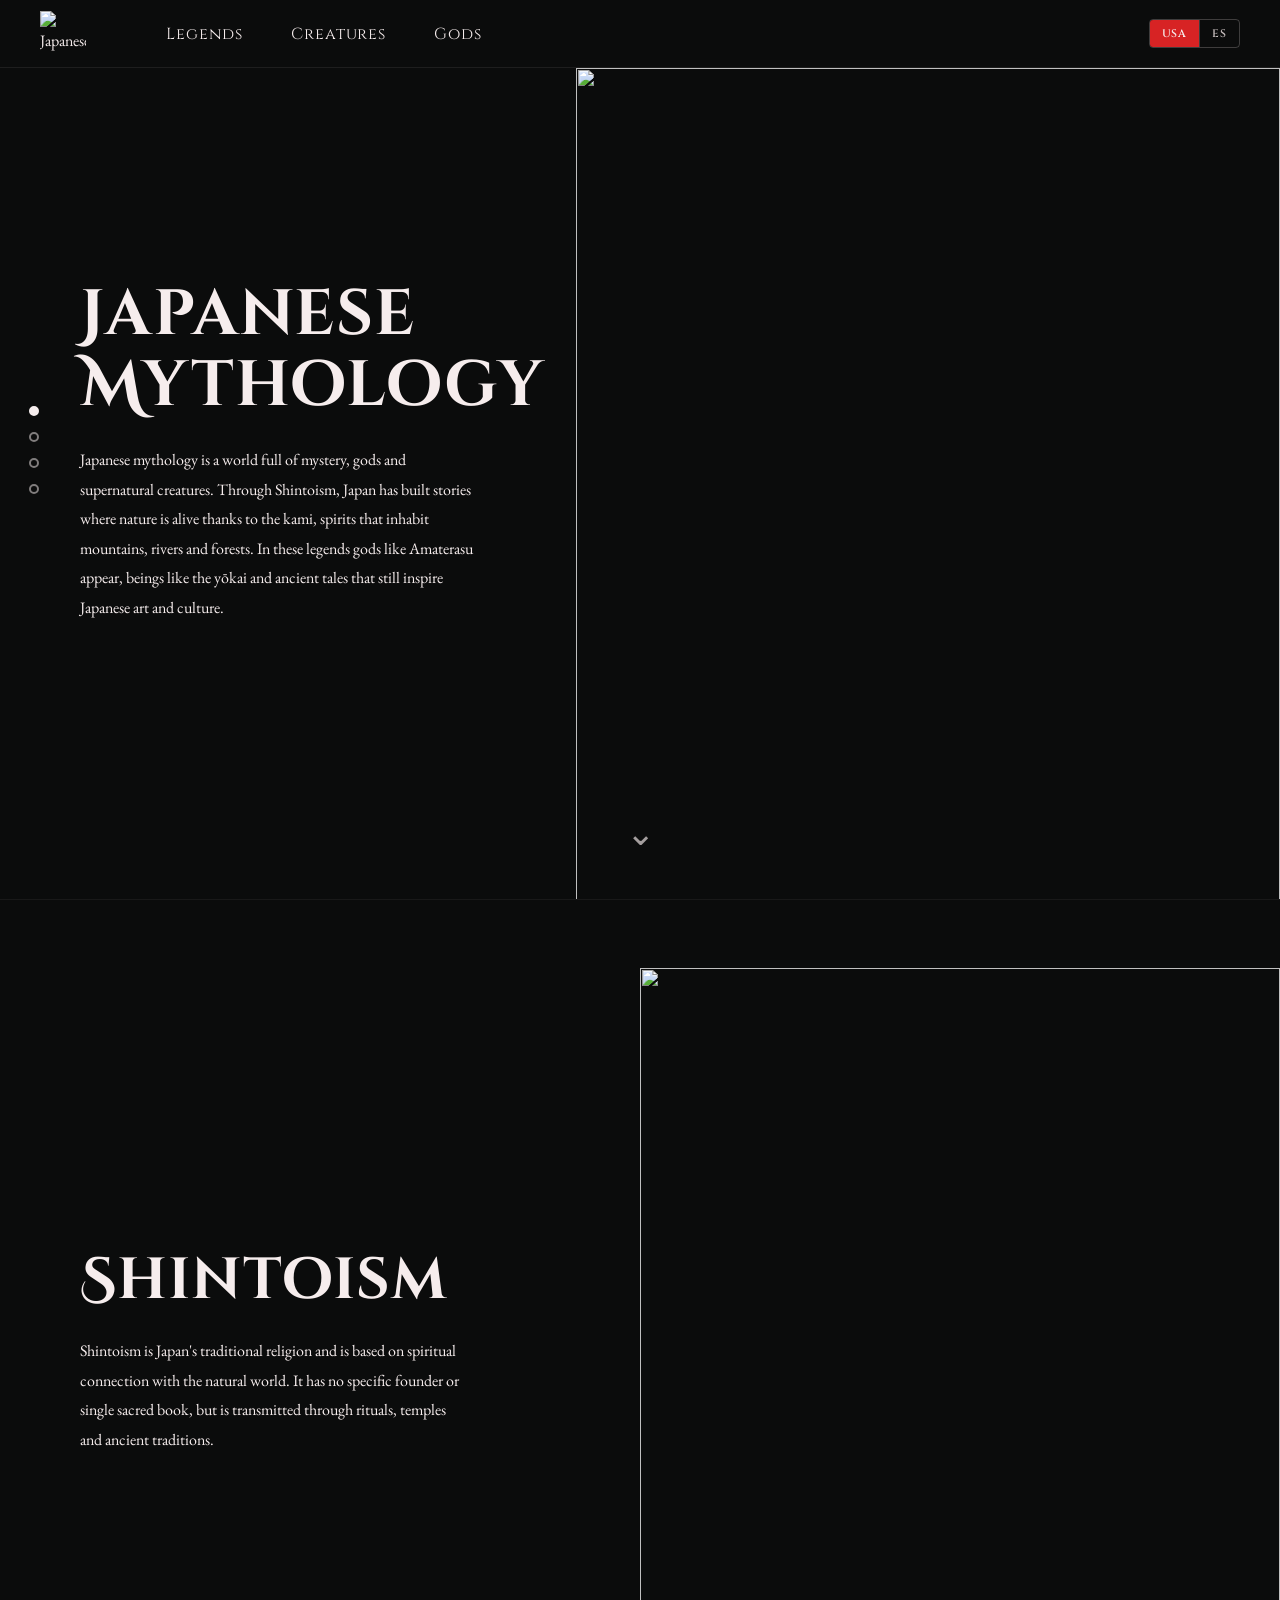
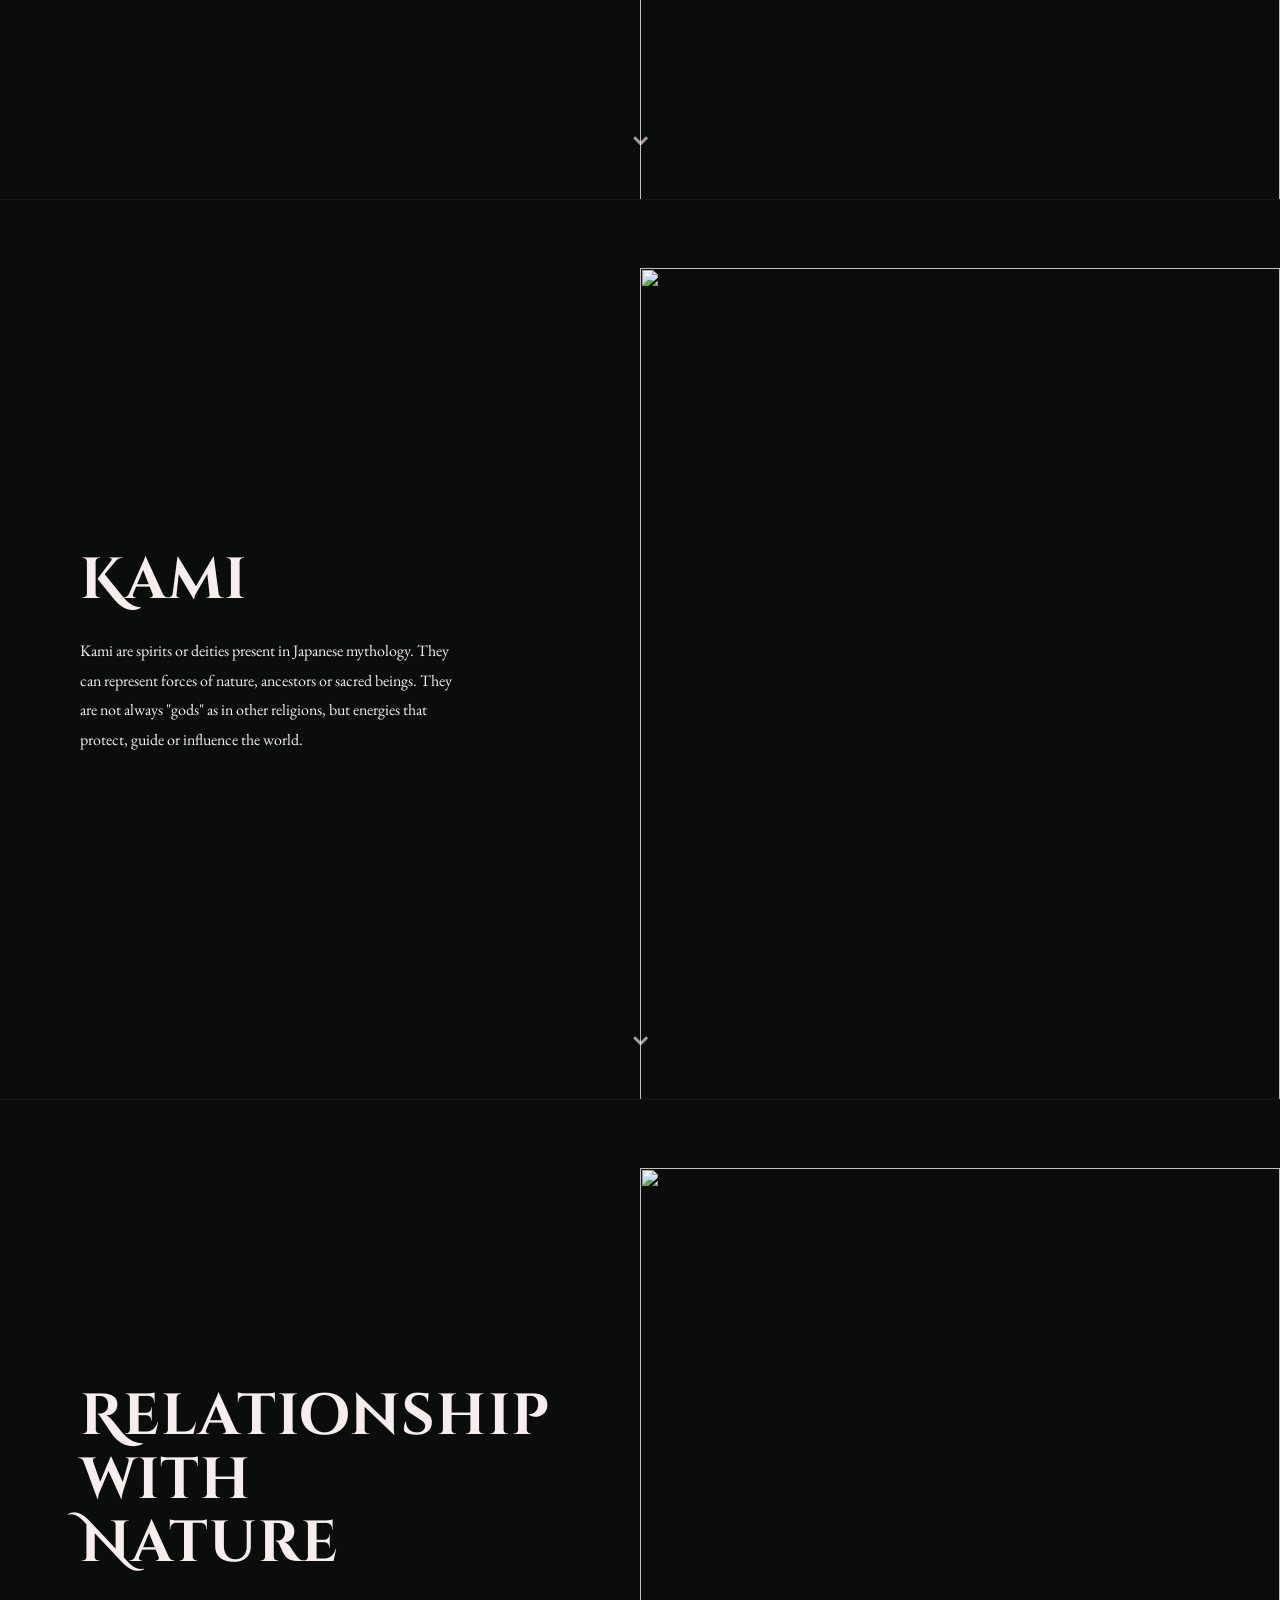
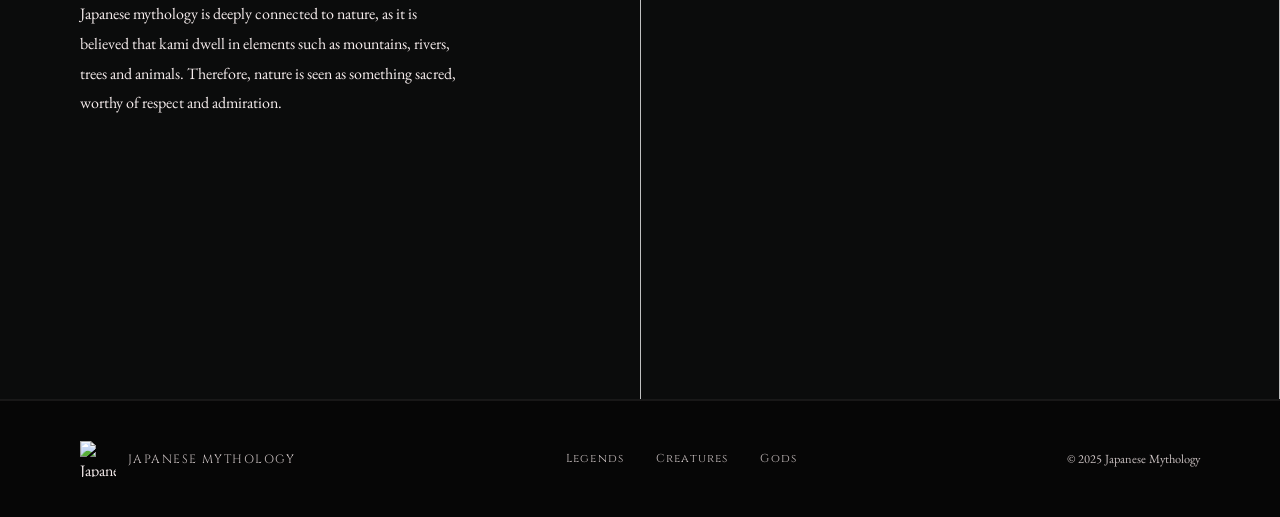
==== en/index.html @ e68ebcaf "Add files via upload" ====
<!DOCTYPE html>
<html lang="en">
<head>
  <meta charset="UTF-8" />
  <meta name="viewport" content="width=device-width, initial-scale=1.0" />
  <title>Japanese Mythology — Home</title>
  <link rel="preconnect" href="https://fonts.googleapis.com" />
  <link rel="preconnect" href="https://fonts.gstatic.com" crossorigin />
  <link href="https://fonts.googleapis.com/css2?family=Cinzel+Decorative:wght@400;700;900&family=Cinzel:wght@400;600;700&family=EB+Garamond:ital,wght@0,400;0,500;1,400&display=swap" rel="stylesheet" />
  <link rel="stylesheet" href="../styles.css" />
  <link rel="stylesheet" href="../index.css" />
</head>
<body>

  <a href="#main-content" class="skip-link">Skip to content</a>

  <header class="navbar" role="banner">
    <a href="index.html" class="navbar__logo" aria-label="Go to home — Japanese Mythology">
      <img src="../imagenes/Logo.png" alt="Japanese Mythology Logo" class="navbar__logo-img">
    </a>
    <nav class="navbar__nav" aria-label="Main navigation">
      <a href="leyendas.html" class="navbar__link">Legends</a>
      <a href="criaturas.html" class="navbar__link">Creatures</a>
      <a href="dioses.html" class="navbar__link">Gods</a>
    </nav>
    <!-- Switch de idioma: USA activo -->
    <div class="lang-switch" role="navigation" aria-label="Language selector">
      <span class="lang-switch__btn lang-switch__btn--active" aria-current="true" aria-label="English selected">USA</span>
      <span class="lang-switch__sep" aria-hidden="true"></span>
      <a href="../index.html" class="lang-switch__btn" aria-label="Cambiar a español">ES</a>
    </div>
  </header>

  <aside class="side-nav" aria-label="Section navigation">
    <a href="#home"        class="side-nav__dot side-nav__dot--active" aria-label="Section: Home"></a>
    <a href="#shintoism"   class="side-nav__dot" aria-label="Section: Shintoism"></a>
    <a href="#kami"        class="side-nav__dot" aria-label="Section: Kami"></a>
    <a href="#nature"      class="side-nav__dot" aria-label="Section: Relationship with Nature"></a>
  </aside>

  <main id="main-content">

    <!-- HERO -->
    <section class="page page--hero" id="home" aria-labelledby="hero-title">
      <div class="hero__deco" aria-hidden="true">
        <img src="../imagenes/Torii-BG.svg" alt="" class="hero__deco-img">
      </div>
      <div class="hero__content">
        <h1 class="hero__title" id="hero-title">Japanese<br>Mythology</h1>
        <p class="hero__body">
          Japanese mythology is a world full of mystery, gods and supernatural creatures.
          Through Shintoism, Japan has built stories where nature is alive
          thanks to the kami, spirits that inhabit mountains, rivers and forests. In these legends
          gods like Amaterasu appear, beings like the yōkai and ancient tales that still
          inspire Japanese art and culture.
        </p>
      </div>
      <a href="#shintoism" class="scroll-arrow" aria-label="Go to Shintoism section">&#8964;</a>
    </section>

    <!-- SHINTOISM -->
    <section class="page page--content" id="shintoism" aria-labelledby="shintoism-title">
      <div class="content__deco content__deco--right" aria-hidden="true">
        <img src="../imagenes/yingyang.svg" alt="" class="content__deco-img">
      </div>
      <div class="content__text">
        <h2 class="content__title" id="shintoism-title">Shintoism</h2>
        <p class="content__body">
          Shintoism is Japan's traditional religion and is based on spiritual connection
          with the natural world. It has no specific founder or single sacred book,
          but is transmitted through rituals, temples and ancient traditions.
        </p>
      </div>
      <a href="#kami" class="scroll-arrow" aria-label="Go to Kami section">&#8964;</a>
    </section>

    <!-- KAMI -->
    <section class="page page--content" id="kami" aria-labelledby="kami-title">
      <div class="content__deco content__deco--right" aria-hidden="true">
        <img src="../imagenes/Dragon-kami.svg" alt="" class="content__deco-img">
      </div>
      <div class="content__text">
        <h2 class="content__title" id="kami-title">Kami</h2>
        <p class="content__body">
          Kami are spirits or deities present in Japanese mythology. They can represent
          forces of nature, ancestors or sacred beings. They are not always "gods" as in
          other religions, but energies that protect, guide or influence the world.
        </p>
      </div>
      <a href="#nature" class="scroll-arrow" aria-label="Go to Nature section">&#8964;</a>
    </section>

    <!-- NATURE -->
    <section class="page page--content" id="nature" aria-labelledby="nature-title">
      <div class="content__deco content__deco--right" aria-hidden="true">
        <img src="../imagenes/Loto.svg" alt="" class="content__deco-img">
      </div>
      <div class="content__text">
        <h2 class="content__title" id="nature-title">Relationship<br>with<br>Nature</h2>
        <p class="content__body">
          Japanese mythology is deeply connected to nature, as it is believed that
          kami dwell in elements such as mountains, rivers, trees and animals. Therefore,
          nature is seen as something sacred, worthy of respect and admiration.
        </p>
      </div>
    </section>

  </main>

  <footer class="site-footer" role="contentinfo">
    <div class="site-footer__brand">
      <img src="../imagenes/Logo.png" alt="Japanese Mythology Logo" class="site-footer__logo">
      <span class="site-footer__name">Japanese Mythology</span>
    </div>
    <nav class="site-footer__nav" aria-label="Secondary navigation">
      <a href="leyendas.html">Legends</a>
      <a href="criaturas.html">Creatures</a>
      <a href="dioses.html">Gods</a>
    </nav>
    <p class="site-footer__copy">© 2025 Japanese Mythology</p>
  </footer>

</body>
</html>
---- styles.css ----
/* ── Variables ──────────────────────────────────── */
:root {
  --negro:       #0B0C0C;
  --crema:       #F6EDED;
  --rojo:        #D72324;
  --texto-dim:   #c8bfbf;
  --nav-h:       68px;
  --font-titulo: 'Cinzel Decorative', serif;
  --font-nav:    'Cinzel', serif;
  --font-cuerpo: 'EB Garamond', serif;
}

/* ── Reset ──────────────────────────────────────── */
*, *::before, *::after { box-sizing: border-box; margin: 0; padding: 0; }

html { scroll-behavior: smooth; font-size: 16px; }

body {
  background-color: var(--negro);
  color: var(--crema);
  font-family: var(--font-cuerpo);
  line-height: 1.75;
  overflow-x: hidden;
}

:focus-visible {
  outline: 3px solid var(--rojo);
  outline-offset: 3px;
  border-radius: 2px;
}

.skip-link {
  position: absolute;
  top: -100%;
  left: 1rem;
  background: var(--rojo);
  color: var(--crema);
  padding: 0.5rem 1.2rem;
  font-family: var(--font-nav);
  font-size: 0.85rem;
  text-decoration: none;
  z-index: 9999;
  border-radius: 0 0 4px 4px;
  transition: top 0.2s;
}
.skip-link:focus { top: 0; }

a { text-decoration: none; color: inherit; }
img { display: block; max-width: 100%; height: auto; }

.sr-only {
  position: absolute; width: 1px; height: 1px;
  padding: 0; margin: -1px; overflow: hidden;
  clip: rect(0,0,0,0); white-space: nowrap; border: 0;
}


/* ══════════════════════════════════════════════════
   NAVBAR 
══════════════════════════════════════════════════ */
.navbar {
  position: fixed;
  top: 0; left: 0; right: 0;
  height: var(--nav-h);
  display: flex;
  align-items: center;
  gap: 3rem;
  padding: 0 2.5rem;
  background-color: var(--negro);
  border-bottom: 1px solid rgba(246,237,237,0.08);
  z-index: 100;
}

.navbar__logo {
  display: flex;
  align-items: center;
  flex-shrink: 0;
}

.navbar__logo-img {
  width: 46px; height: 46px;
  object-fit: contain;
}

.navbar__nav {
  display: flex;
  align-items: center;
  gap: 3rem;
  margin-left: 2rem;
}

.navbar__link {
  font-family: var(--font-nav);
  font-size: 1rem;
  color: var(--crema);
  letter-spacing: 0.06em;
  position: relative;
  transition: color 0.2s;
}
.navbar__link::after {
  content: '';
  position: absolute;
  left: 0; bottom: -3px;
  width: 0; height: 2px;
  background: var(--rojo);
  transition: width 0.25s;
}
.navbar__link:hover        { color: var(--rojo); }
.navbar__link:hover::after { width: 100%; }
.navbar__link--active      { color: var(--rojo); }
.navbar__link--active::after { width: 100%; }


/* ══════════════════════════════════════════════════
   BARRA LATERAL 
══════════════════════════════════════════════════ */
.side-nav {
  position: fixed;
  left: 1.8rem; top: 50%;
  transform: translateY(-50%);
  display: flex;
  flex-direction: column;
  gap: 1rem;
  z-index: 99;
}

.side-nav__dot {
  width: 10px; height: 10px;
  border-radius: 50%;
  border: 2px solid rgba(246,237,237,0.5);
  background: transparent;
  display: block;
  transition: background 0.2s, border-color 0.2s;
}
.side-nav__dot:hover,
.side-nav__dot--active {
  background: var(--crema);
  border-color: var(--crema);
}


/* ══════════════════════════════════════════════════
   PAGE BASE 
══════════════════════════════════════════════════ */
.page {
  min-height: 100vh;
  padding-top: var(--nav-h);
  position: relative;
  display: flex;
  align-items: center;
  border-bottom: 1px solid rgba(246,237,237,0.06);
}

.scroll-arrow {
  position: absolute;
  bottom: 2.2rem; left: 50%;
  transform: translateX(-50%);
  font-size: 2.2rem;
  color: var(--crema);
  opacity: 0.65;
  z-index: 2;
  transition: opacity 0.2s, color 0.2s;
}
.scroll-arrow:hover { opacity: 1; color: var(--rojo); }

.back-arrow {
  position: absolute;
  top: calc(var(--nav-h) + 1.2rem);
  left: 2rem;
  font-size: 2.5rem;
  color: var(--crema);
  font-weight: 300;
  line-height: 1;
  z-index: 10;
  opacity: 0.8;
  transition: color 0.2s, opacity 0.2s;
}
.back-arrow:hover { color: var(--rojo); opacity: 1; }


/* ══════════════════════════════════════════════════
   GALERÍA 
══════════════════════════════════════════════════ */
.page--gallery {
  flex-direction: column;
  justify-content: center;
  align-items: flex-start;
  padding: var(--nav-h) 5rem 4rem;
}

.gallery__title {
  font-family: var(--font-titulo);
  font-size: clamp(2.5rem, 6vw, 6rem);
  color: var(--crema);
  margin-bottom: 3.5rem;
  margin-top: 2rem;
  text-align: center;
  width: 100%;
  letter-spacing: 0.03em;
}

.gallery__grid {
  display: flex;
  justify-content: center;
  align-items: flex-end;
  gap: 3rem;
  width: 100%;
  flex-wrap: wrap;
}

.gallery__card {
  display: flex;
  flex-direction: column;
  align-items: center;
  gap: 1rem;
  cursor: pointer;
  transition: transform 0.25s;
}
.gallery__card:hover { transform: translateY(-8px); }

.gallery__card-img {
  width: 160px; height: 200px;
  object-fit: cover;
  border-radius: 50% 50% 45% 45% / 40% 40% 60% 60%;
  filter: drop-shadow(0 6px 24px rgba(0,0,0,0.7));
  transition: filter 0.25s;
}
.gallery__card:hover .gallery__card-img {
  filter: drop-shadow(0 10px 36px rgba(215,35,36,0.25));
}
.gallery__card-img--circle { border-radius: 50%; height: 160px; }

.gallery__card-name {
  font-family: var(--font-nav);
  font-size: 0.78rem;
  color: var(--crema);
  text-align: center;
  max-width: 180px;
  line-height: 1.5;
  letter-spacing: 0.04em;
}
.gallery__card-name small {
  display: block;
  font-size: 0.7rem;
  color: var(--texto-dim);
  margin-top: 0.2rem;
  font-family: var(--font-cuerpo);
  letter-spacing: 0;
}


/* ══════════════════════════════════════════════════
   DETALLE
══════════════════════════════════════════════════ */
.page--detail {
  padding: var(--nav-h) 5rem 4rem;
  align-items: center;
}

.detail__layout {
  display: flex;
  align-items: center;
  justify-content: space-between;
  gap: 5vw;
  width: 100%;
  max-width: 1200px;
  margin: 0 auto;
}

.detail__text { flex: 1; max-width: 480px; }

.detail__title {
  font-family: var(--font-titulo);
  font-size: clamp(1.6rem, 3.5vw, 3.2rem);
  color: var(--crema);
  line-height: 1.15;
  margin-bottom: 2rem;
  letter-spacing: 0.02em;
}

.detail__body {
  font-family: var(--font-cuerpo);
  font-size: 1.05rem;
  color: var(--crema);
  line-height: 1.85;
}

.detail__img {
  width: 380px; height: 460px;
  object-fit: contain;
  flex-shrink: 0;
  filter: drop-shadow(0 8px 40px rgba(0,0,0,0.9));
}

.detail-dual-col {
  display: flex;
  flex-direction: column;
  align-items: center;
  gap: 1.5rem;
  flex-shrink: 0;
}

.detail__img--sm {
  width: 280px; height: 280px;
  object-fit: contain;
  filter: drop-shadow(0 8px 40px rgba(0,0,0,0.9));
}


/* ══════════════════════════════════════════════════
   FOOTER 
══════════════════════════════════════════════════ */
.site-footer {
  background: #060606;
  border-top: 1px solid rgba(246,237,237,0.07);
  padding: 2.5rem 5rem;
  display: flex;
  align-items: center;
  justify-content: space-between;
  flex-wrap: wrap;
  gap: 1.5rem;
}

.site-footer__brand {
  display: flex;
  align-items: center;
  gap: 0.75rem;
}

.site-footer__logo {
  width: 36px; height: 36px;
  object-fit: contain;
}

.site-footer__name {
  font-family: var(--font-nav);
  font-size: 0.75rem;
  letter-spacing: 0.12em;
  color: var(--texto-dim);
  text-transform: uppercase;
}

.site-footer__nav {
  display: flex;
  gap: 2rem;
  flex-wrap: wrap;
}
.site-footer__nav a {
  font-family: var(--font-nav);
  font-size: 0.72rem;
  letter-spacing: 0.1em;
  color: var(--texto-dim);
  transition: color 0.2s;
}
.site-footer__nav a:hover { color: var(--crema); }

.site-footer__copy {
  font-family: var(--font-cuerpo);
  font-size: 0.78rem;
  color: var(--texto-dim);
}


/* ── BP1: tablets horizontales ≤ 1024px ─────────── */
@media (max-width: 1024px) {
  .navbar__nav            { gap: 2rem; }
  .gallery__grid          { gap: 2rem; }
  .detail__layout         { gap: 3vw; }
  .detail__img            { width: 320px; height: 390px; }
  .detail__img--sm        { width: 230px; height: 230px; }
  .site-footer            { padding: 2rem 3rem; }
}


/* ── BP2: tablets / móviles grandes ≤ 768px ─────── */
@media (max-width: 768px) {
  .navbar              { padding: 0 1.2rem; gap: 1rem; }
  .navbar__nav         { gap: 1.2rem; margin-left: 0; }
  .navbar__link        { font-size: 0.82rem; }

  .side-nav            { display: none; }

  .page--gallery       { padding: var(--nav-h) 1.5rem 3rem; }
  .gallery__title      { font-size: clamp(2.2rem, 7vw, 3.5rem); }
  .gallery__grid       { gap: 1.5rem; justify-content: center; }
  .gallery__card-img   { width: 130px; height: 162px; }

  .page--detail        { padding: var(--nav-h) 1.5rem 3rem; }
  .detail__layout      { flex-direction: column; align-items: center; gap: 2.5rem; }
  .detail__text        { max-width: 100%; }
  .detail__title       { font-size: clamp(1.5rem, 5vw, 2.5rem); }
  .detail__img         { width: 260px; height: 320px; }
  .detail-dual-col     { flex-direction: row; flex-wrap: wrap; justify-content: center; }
  .detail__img--sm     { width: 200px; height: 200px; }

  .site-footer         { flex-direction: column; align-items: center; text-align: center; padding: 2rem 1.5rem; }
  .site-footer__nav    { justify-content: center; }
}


/* ── BP3: móviles ≤ 480px ───────────────────────── */
@media (max-width: 480px) {
  .navbar              { padding: 0 1rem; gap: 0.5rem; }
  .navbar__logo-img    { width: 36px; height: 36px; }
  .navbar__nav         { gap: 0.75rem; }
  .navbar__link        { font-size: 0.72rem; letter-spacing: 0.02em; }

  .gallery__title      { font-size: 2rem; margin-bottom: 2rem; }
  .gallery__grid       { gap: 1rem; }
  .gallery__card-img   { width: 110px; height: 138px; }
  .gallery__card-name  { font-size: 0.68rem; }

  .detail__title       { font-size: 1.5rem; }
  .detail__body        { font-size: 0.95rem; }
  .detail__img         { width: 220px; height: 270px; }
  .detail-dual-col     { flex-direction: column; }
  .detail__img--sm     { width: 180px; height: 180px; }

  .back-arrow          { font-size: 2rem; }
  .scroll-arrow        { font-size: 1.8rem; }
}


/* ══════════════════════════════════════════════════
   SWITCH DE IDIOMA — USA / ES
══════════════════════════════════════════════════ */
.lang-switch {
  display: flex;
  align-items: center;
  margin-left: auto;
  border: 1px solid rgba(246,237,237,0.22);
  border-radius: 4px;
  overflow: hidden;
  flex-shrink: 0;
}

.lang-switch__btn {
  font-family: var(--font-nav);
  font-size: 0.68rem;
  font-weight: 600;
  letter-spacing: 0.08em;
  padding: 0.3rem 0.75rem;
  color: var(--texto-dim);
  background: transparent;
  transition: background 0.2s, color 0.2s;
  white-space: nowrap;
  line-height: 1.6;
}
.lang-switch__btn:hover {
  color: var(--crema);
  background: rgba(246,237,237,0.08);
}
.lang-switch__btn--active {
  background: var(--rojo);
  color: var(--crema);
  pointer-events: none;
  cursor: default;
}
.lang-switch__sep {
  width: 1px;
  align-self: stretch;
  background: rgba(246,237,237,0.22);
  flex-shrink: 0;
}

/* Responsive: switch más pequeño en móvil */
@media (max-width: 480px) {
  .lang-switch__btn { font-size: 0.6rem; padding: 0.25rem 0.55rem; }
}
---- index.css ----
/* ══════════════════════════════════════════════════
   ESTILOS EXCLUSIVOS — index.html
   Secciones: Hero · Sintoísmo · Kami · Naturaleza
   Layout: Flexbox · Imagen fondo + texto superpuesto
══════════════════════════════════════════════════ */

/* ── HERO ───────────────────────────────────────── */
.page--hero { overflow: hidden; }

/* Imagen decorativa lado derecho */
.hero__deco {
  position: absolute;
  right: 0; top: var(--nav-h);
  width: 55%;
  height: calc(100vh - var(--nav-h));
  overflow: hidden;
}

.hero__deco-img {
  width: 100%; height: 100%;
  object-fit: cover;
  object-position: center;
}

/* Texto izquierda — Flexbox columna */
.hero__content {
  position: relative;
  z-index: 2;
  display: flex;
  flex-direction: column;
  gap: 1.5rem;
  padding: 0 2.5rem 4rem 5rem;
  max-width: 520px;
}

.hero__title {
  font-family: var(--font-titulo);
  font-size: clamp(2.2rem, 5vw, 4.5rem);
  color: var(--crema);
  line-height: 1.1;
  letter-spacing: 0.02em;
}

.hero__body {
  font-family: var(--font-cuerpo);
  font-size: 1rem;
  color: var(--crema);
  line-height: 1.85;
  max-width: 400px;
}


/* ── SECCIONES DE CONTENIDO (Sintoísmo, Kami, Naturaleza) ── */
.page--content { overflow: hidden; }

.content__deco--right {
  position: absolute;
  right: 0; top: var(--nav-h);
  width: 50%;
  height: calc(100vh - var(--nav-h));
  overflow: hidden;
}

.content__deco-img {
  width: 100%; height: 100%;
  object-fit: cover;
  object-position: center left;
}

/* Texto izquierda — Flexbox columna */
.content__text {
  position: relative;
  z-index: 2;
  display: flex;
  flex-direction: column;
  gap: 1.5rem;
  padding: 0 2.5rem 4rem 5rem;
  max-width: 500px;
}

.content__title {
  font-family: var(--font-titulo);
  font-size: clamp(2rem, 4.5vw, 4rem);
  color: var(--crema);
  line-height: 1.1;
  letter-spacing: 0.02em;
}

.content__body {
  font-family: var(--font-cuerpo);
  font-size: 1rem;
  color: var(--crema);
  line-height: 1.85;
  max-width: 400px;
}


/* ── Responsive ─────────────────────────────────── */
@media (max-width: 768px) {
  /* Imagen de fondo se atenúa para no tapar el texto */
  .hero__deco,
  .content__deco--right {
    opacity: 0.18;
    width: 100%;
  }
  .hero__content,
  .content__text {
    padding: 2.5rem 2rem 5rem 2rem;
    max-width: 100%;
  }
  .hero__title { font-size: 2.2rem; }
  .content__title { font-size: 2rem; }
}

@media (max-width: 480px) {
  .hero__content,
  .content__text {
    padding: 2rem 1.2rem 4.5rem 1.2rem;
  }
  .hero__title   { font-size: 1.9rem; }
  .content__title { font-size: 1.7rem; }
  .hero__body,
  .content__body  { font-size: 0.92rem; }
}
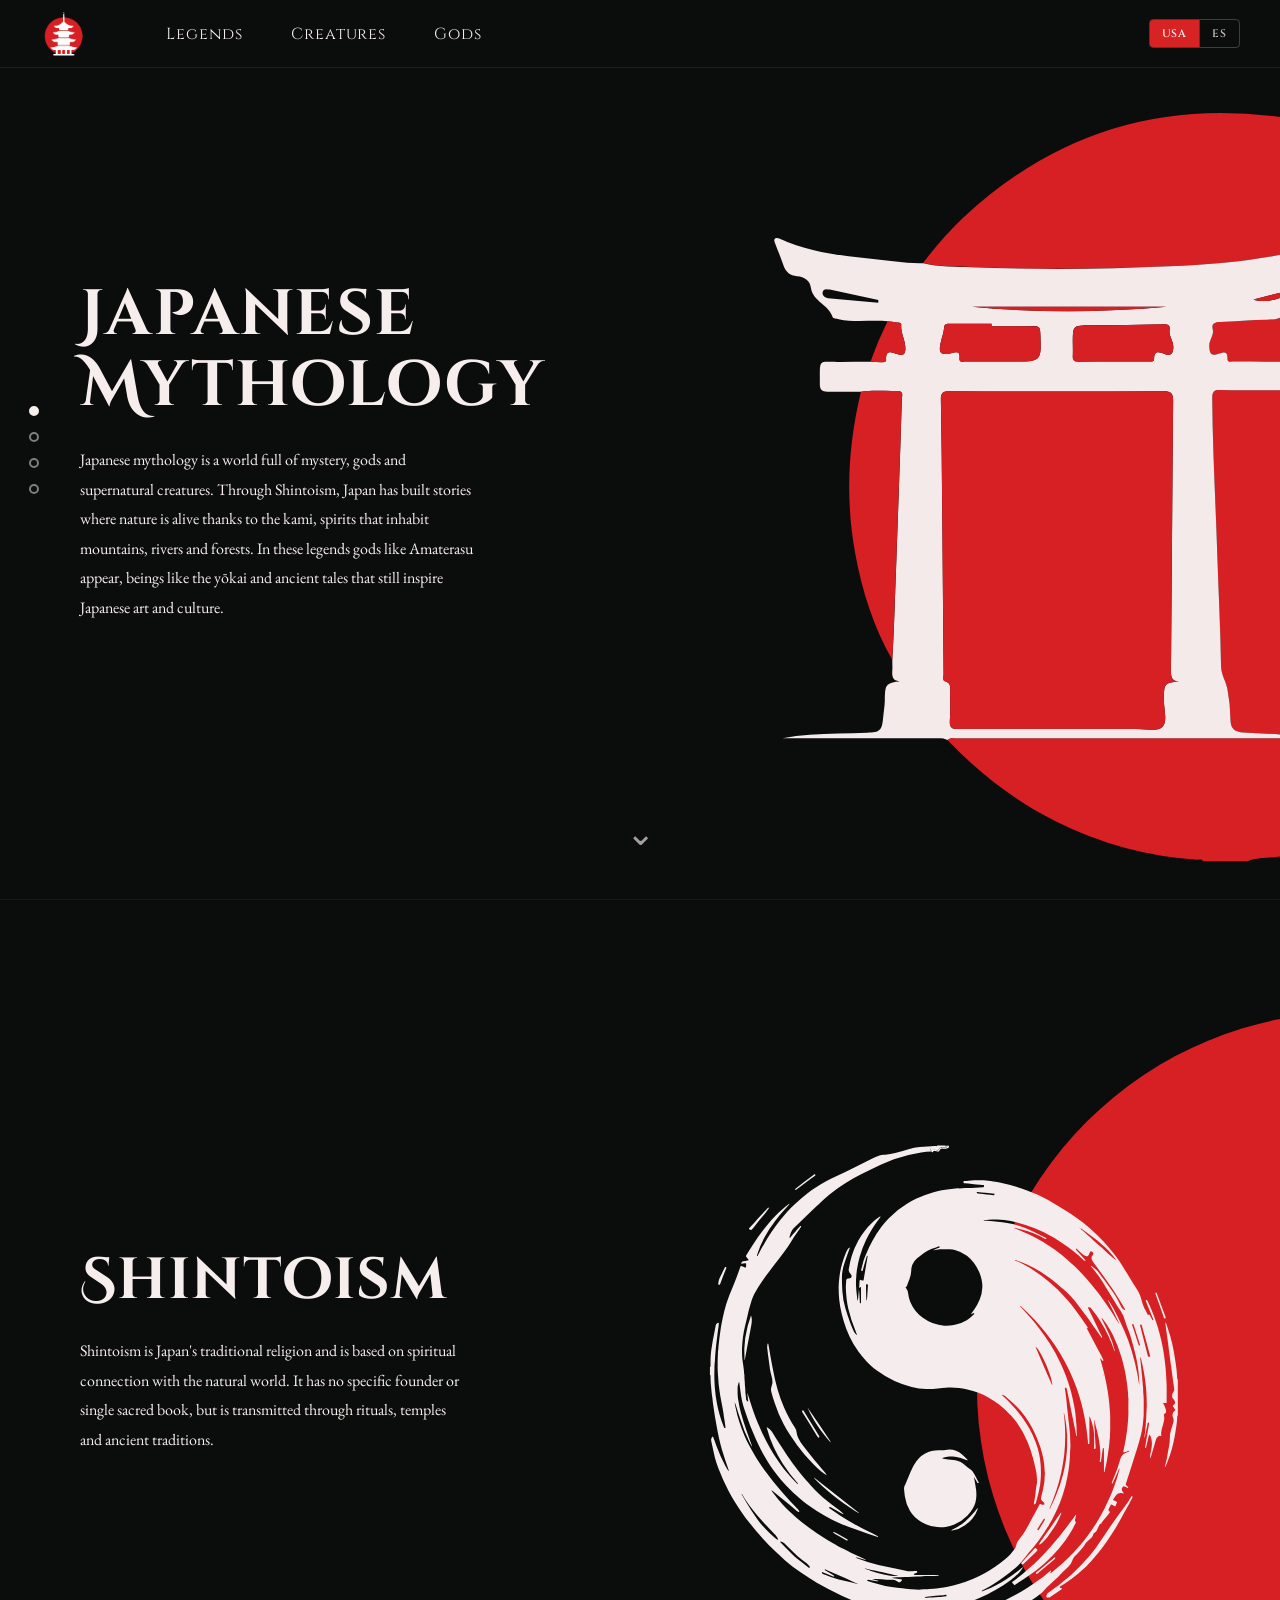
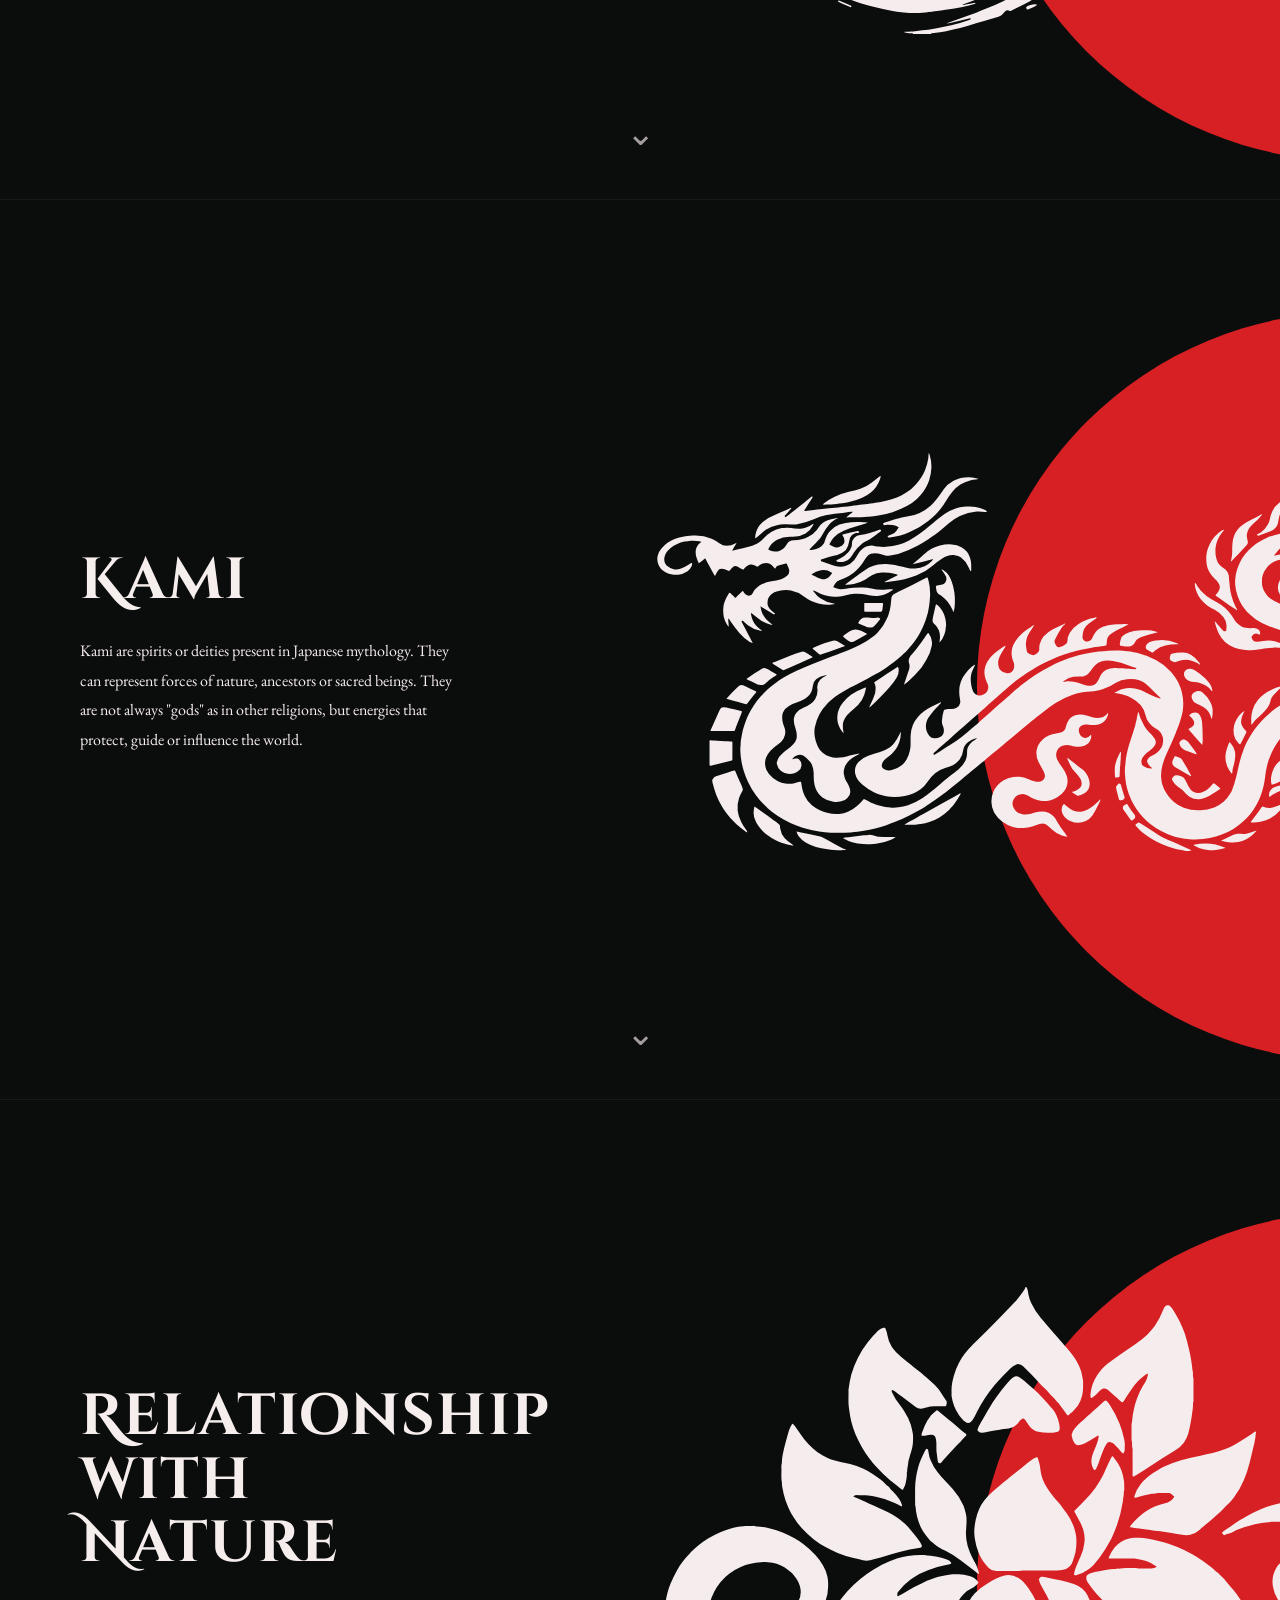
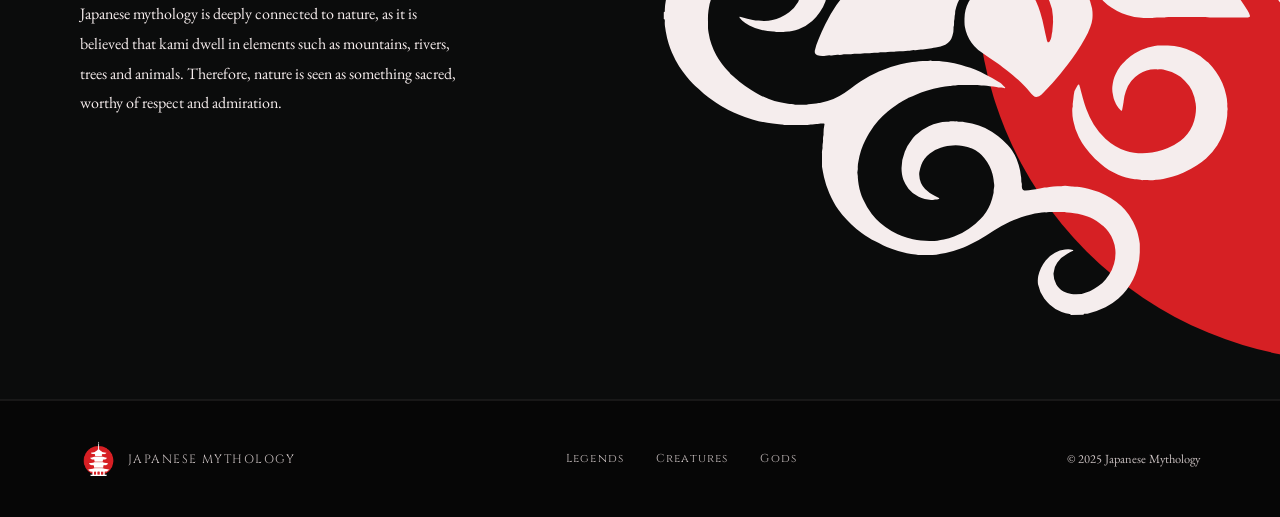
==== commit 2aa8cd3e: "Update index.html" ====
--- a/en/index.html
+++ b/en/index.html
@@ -16,7 +16,7 @@
 
   <header class="navbar" role="banner">
     <a href="index.html" class="navbar__logo" aria-label="Go to home — Japanese Mythology">
-      <img src="../imagenes/Logo.png" alt="Japanese Mythology Logo" class="navbar__logo-img">
+      <img src="../Imagenes/Logo.png" alt="Japanese Mythology Logo" class="navbar__logo-img">
     </a>
     <nav class="navbar__nav" aria-label="Main navigation">
       <a href="leyendas.html" class="navbar__link">Legends</a>
@@ -43,7 +43,7 @@
     <!-- HERO -->
     <section class="page page--hero" id="home" aria-labelledby="hero-title">
       <div class="hero__deco" aria-hidden="true">
-        <img src="../imagenes/Torii-BG.svg" alt="" class="hero__deco-img">
+        <img src="../Imagenes/Torii-BG.svg" alt="" class="hero__deco-img">
       </div>
       <div class="hero__content">
         <h1 class="hero__title" id="hero-title">Japanese<br>Mythology</h1>
@@ -61,7 +61,7 @@
     <!-- SHINTOISM -->
     <section class="page page--content" id="shintoism" aria-labelledby="shintoism-title">
       <div class="content__deco content__deco--right" aria-hidden="true">
-        <img src="../imagenes/yingyang.svg" alt="" class="content__deco-img">
+        <img src="../Imagenes/yingyang.svg" alt="" class="content__deco-img">
       </div>
       <div class="content__text">
         <h2 class="content__title" id="shintoism-title">Shintoism</h2>
@@ -77,7 +77,7 @@
     <!-- KAMI -->
     <section class="page page--content" id="kami" aria-labelledby="kami-title">
       <div class="content__deco content__deco--right" aria-hidden="true">
-        <img src="../imagenes/Dragon-kami.svg" alt="" class="content__deco-img">
+        <img src="../Imagenes/Dragon-kami.svg" alt="" class="content__deco-img">
       </div>
       <div class="content__text">
         <h2 class="content__title" id="kami-title">Kami</h2>
@@ -93,7 +93,7 @@
     <!-- NATURE -->
     <section class="page page--content" id="nature" aria-labelledby="nature-title">
       <div class="content__deco content__deco--right" aria-hidden="true">
-        <img src="../imagenes/Loto.svg" alt="" class="content__deco-img">
+        <img src="../Imagenes/Loto.svg" alt="" class="content__deco-img">
       </div>
       <div class="content__text">
         <h2 class="content__title" id="nature-title">Relationship<br>with<br>Nature</h2>
@@ -109,7 +109,7 @@
 
   <footer class="site-footer" role="contentinfo">
     <div class="site-footer__brand">
-      <img src="../imagenes/Logo.png" alt="Japanese Mythology Logo" class="site-footer__logo">
+      <img src="../Imagenes/Logo.png" alt="Japanese Mythology Logo" class="site-footer__logo">
       <span class="site-footer__name">Japanese Mythology</span>
     </div>
     <nav class="site-footer__nav" aria-label="Secondary navigation">
